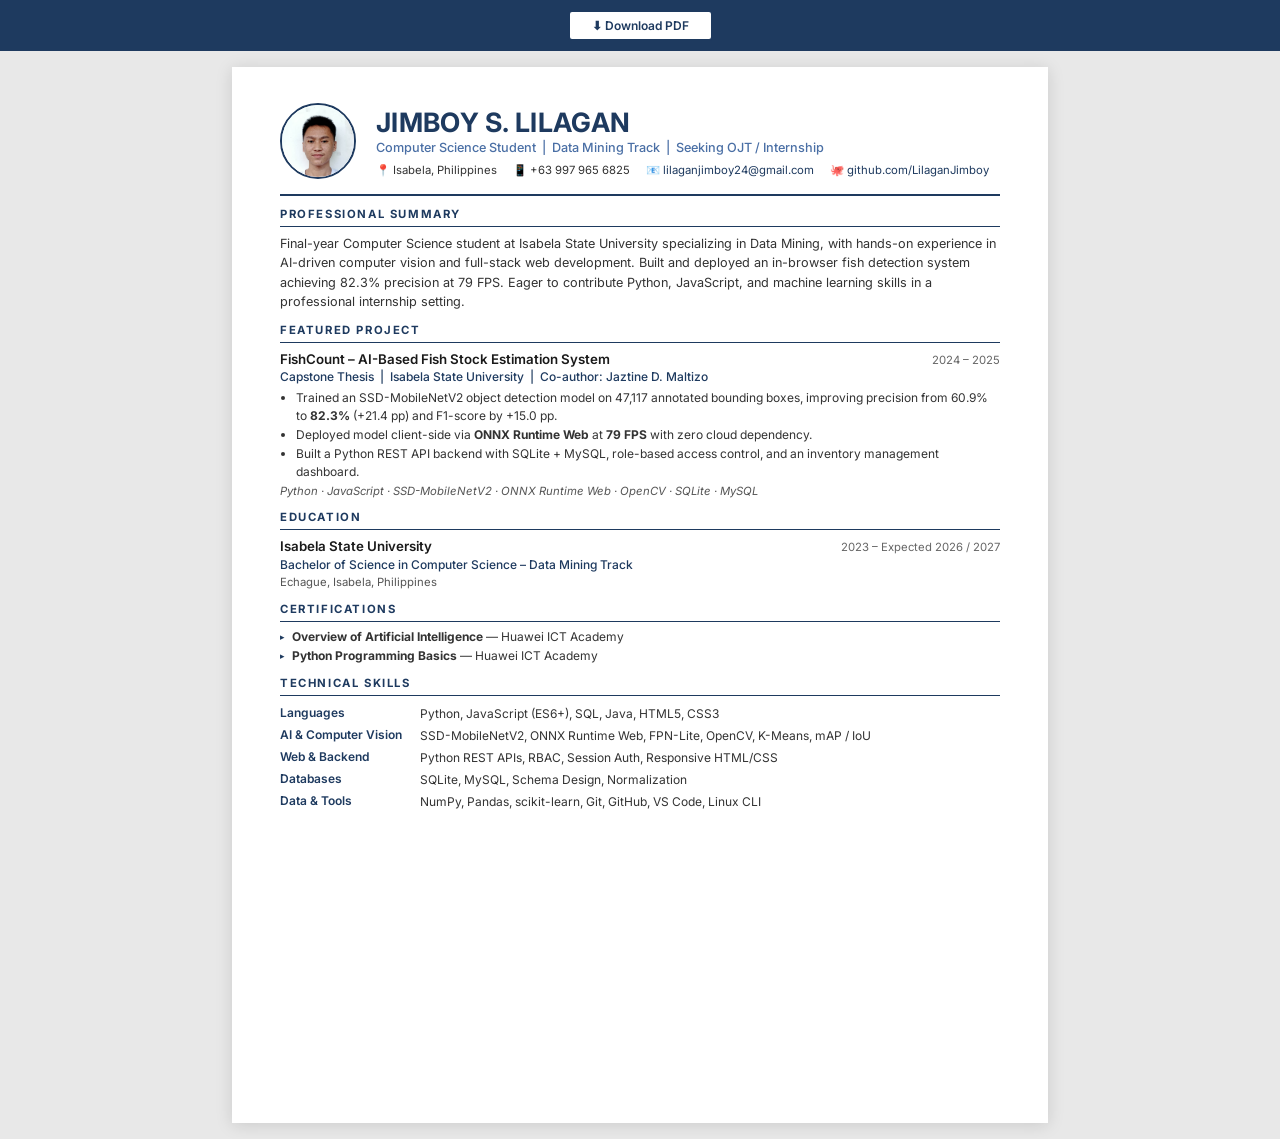
==== resume.html @ 5c50fef9 "Condense resume to single page - shorter thesis bullets, removed lab projects" ====
<!DOCTYPE html>
<html lang="en">
<head>
  <meta charset="UTF-8">
  <meta name="viewport" content="width=device-width, initial-scale=1.0">
  <title>Jimboy S. Lilagan – Resume</title>
  <link rel="preconnect" href="https://fonts.googleapis.com">
  <link rel="preconnect" href="https://fonts.gstatic.com" crossorigin>
  <link href="https://fonts.googleapis.com/css2?family=Inter:wght@300;400;500;600;700&display=swap" rel="stylesheet">
  <style>
    *, *::before, *::after { box-sizing: border-box; margin: 0; padding: 0; }

    body {
      font-family: 'Inter', Arial, sans-serif;
      font-size: 10pt;
      color: #1a1a1a;
      background: #e8e8e8;
      line-height: 1.4;
    }

    /* ── PDF Button ── */
    #pdf-btn {
      display: flex;
      justify-content: center;
      padding: 10px;
      background: #1e3a5f;
      position: sticky;
      top: 0;
      z-index: 100;
    }
    #pdf-btn button {
      background: #fff;
      color: #1e3a5f;
      border: 2px solid #1e3a5f;
      padding: 6px 22px;
      font-family: 'Inter', sans-serif;
      font-size: 12px;
      font-weight: 600;
      border-radius: 4px;
      cursor: pointer;
    }
    #pdf-btn button:hover { background: #1e3a5f; color: #fff; }
    @media print { #pdf-btn { display: none; } }

    /* ── Paper — fixed letter size ── */
    .paper {
      background: #fff;
      width: 816px;
      height: 1056px;
      overflow: hidden;
      margin: 16px auto;
      padding: 36px 48px 32px;
      box-shadow: 0 2px 16px rgba(0,0,0,0.13);
    }

    /* ── Header ── */
    .header {
      display: flex;
      align-items: center;
      gap: 20px;
      margin-bottom: 10px;
      padding-bottom: 10px;
      border-bottom: 2px solid #1e3a5f;
    }
    .header-photo img {
      width: 76px; height: 76px;
      border-radius: 50%;
      object-fit: cover;
      object-position: top;
      border: 2.5px solid #1e3a5f;
      flex-shrink: 0;
    }
    .header-text { flex: 1; }
    .name {
      font-size: 20pt;
      font-weight: 700;
      color: #1e3a5f;
      letter-spacing: 0.3px;
      line-height: 1.1;
    }
    .title {
      font-size: 9.5pt;
      font-weight: 500;
      color: #4a6fa5;
      margin: 2px 0 6px;
    }
    .contact-strip {
      display: flex;
      flex-wrap: wrap;
      column-gap: 16px;
      row-gap: 2px;
      font-size: 8.5pt;
      color: #333;
    }
    .contact-strip a { color: #1e3a5f; text-decoration: none; }

    /* ── Sections ── */
    .section { margin-top: 11px; }
    .section-title {
      font-size: 8.5pt;
      font-weight: 700;
      letter-spacing: 1.6px;
      text-transform: uppercase;
      color: #1e3a5f;
      margin-bottom: 3px;
    }
    .section-divider {
      border: none;
      border-top: 1.5px solid #1e3a5f;
      margin-bottom: 7px;
    }

    /* ── Summary ── */
    .summary-text { font-size: 9.5pt; color: #333; line-height: 1.55; }

    /* ── Entry ── */
    .entry { margin-bottom: 8px; }
    .entry-header {
      display: flex;
      justify-content: space-between;
      align-items: baseline;
    }
    .entry-title { font-weight: 600; font-size: 10pt; color: #1a1a1a; }
    .entry-org { font-size: 9pt; color: #1e3a5f; font-weight: 500; }
    .entry-date { font-size: 8.5pt; color: #666; white-space: nowrap; }
    .entry-bullets { margin-top: 3px; padding-left: 16px; }
    .entry-bullets li { margin-bottom: 1px; font-size: 9pt; color: #333; line-height: 1.5; }
    .entry-tech { font-size: 8.5pt; color: #555; font-style: italic; margin-top: 3px; display: block; }

    /* ── Education ── */
    .edu-row { display: flex; justify-content: space-between; align-items: baseline; }
    .edu-school { font-weight: 600; font-size: 10pt; }
    .edu-date { font-size: 8.5pt; color: #666; }
    .edu-degree { font-size: 9pt; color: #1e3a5f; font-weight: 500; margin-top: 1px; }
    .edu-detail { font-size: 8.5pt; color: #555; margin-top: 1px; }

    /* ── Certifications ── */
    .cert-list { list-style: none; padding: 0; display: flex; flex-direction: column; gap: 3px; }
    .cert-list li { font-size: 9pt; color: #333; padding-left: 12px; position: relative; }
    .cert-list li::before { content: "▸"; position: absolute; left: 0; color: #1e3a5f; font-size: 9px; top: 2px; }

    /* ── Skills ── */
    .skills-table { width: 100%; border-collapse: collapse; }
    .skills-table td { vertical-align: top; padding: 2px 0; font-size: 9pt; }
    .skill-cat { font-weight: 600; color: #1e3a5f; width: 140px; padding-right: 8px; white-space: nowrap; }
    .skill-items { color: #333; line-height: 1.5; }

    @media print {
      body { background: #fff; }
      .paper { box-shadow: none; margin: 0; padding: 28px 40px; width: 100%; height: auto; }
    }
  </style>
</head>
<body>

<div id="pdf-btn">
  <button onclick="exportPDF()">⬇ Download PDF</button>
</div>

<div class="paper">

  <!-- HEADER -->
  <div class="header">
    <div class="header-photo">
      <img src="profile.jpg" alt="Jimboy S. Lilagan">
    </div>
    <div class="header-text">
      <div class="name">JIMBOY S. LILAGAN</div>
      <div class="title">Computer Science Student &nbsp;|&nbsp; Data Mining Track &nbsp;|&nbsp; Seeking OJT / Internship</div>
      <div class="contact-strip">
        <span>📍 Isabela, Philippines</span>
        <span>📱 +63 997 965 6825</span>
        <span>📧 <a href="mailto:lilaganjimboy24@gmail.com">lilaganjimboy24@gmail.com</a></span>
        <span>🐙 <a href="https://github.com/LilaganJimboy" target="_blank">github.com/LilaganJimboy</a></span>
      </div>
    </div>
  </div>

  <!-- SUMMARY -->
  <div class="section">
    <div class="section-title">Professional Summary</div>
    <hr class="section-divider">
    <p class="summary-text">
      Final-year Computer Science student at Isabela State University specializing in Data Mining, with hands-on experience in AI-driven computer vision and full-stack web development. Built and deployed an in-browser fish detection system achieving 82.3% precision at 79 FPS. Eager to contribute Python, JavaScript, and machine learning skills in a professional internship setting.
    </p>
  </div>

  <!-- PROJECTS -->
  <div class="section">
    <div class="section-title">Featured Project</div>
    <hr class="section-divider">
    <div class="entry">
      <div class="entry-header">
        <span class="entry-title">FishCount – AI-Based Fish Stock Estimation System</span>
        <span class="entry-date">2024 – 2025</span>
      </div>
      <div class="entry-org">Capstone Thesis &nbsp;|&nbsp; Isabela State University &nbsp;|&nbsp; Co-author: Jaztine D. Maltizo</div>
      <ul class="entry-bullets">
        <li>Trained an SSD-MobileNetV2 object detection model on 47,117 annotated bounding boxes, improving precision from 60.9% to <strong>82.3%</strong> (+21.4 pp) and F1-score by +15.0 pp.</li>
        <li>Deployed model client-side via <strong>ONNX Runtime Web</strong> at <strong>79 FPS</strong> with zero cloud dependency.</li>
        <li>Built a Python REST API backend with SQLite + MySQL, role-based access control, and an inventory management dashboard.</li>
      </ul>
      <span class="entry-tech">Python · JavaScript · SSD-MobileNetV2 · ONNX Runtime Web · OpenCV · SQLite · MySQL</span>
    </div>
  </div>

  <!-- EDUCATION -->
  <div class="section">
    <div class="section-title">Education</div>
    <hr class="section-divider">
    <div class="entry">
      <div class="edu-row">
        <span class="edu-school">Isabela State University</span>
        <span class="edu-date">2023 – Expected 2026 / 2027</span>
      </div>
      <div class="edu-degree">Bachelor of Science in Computer Science – Data Mining Track</div>
      <div class="edu-detail">Echague, Isabela, Philippines</div>
    </div>
  </div>

  <!-- CERTIFICATIONS -->
  <div class="section">
    <div class="section-title">Certifications</div>
    <hr class="section-divider">
    <ul class="cert-list">
      <li><strong>Overview of Artificial Intelligence</strong> — Huawei ICT Academy</li>
      <li><strong>Python Programming Basics</strong> — Huawei ICT Academy</li>
    </ul>
  </div>

  <!-- SKILLS -->
  <div class="section">
    <div class="section-title">Technical Skills</div>
    <hr class="section-divider">
    <table class="skills-table">
      <tr>
        <td class="skill-cat">Languages</td>
        <td class="skill-items">Python, JavaScript (ES6+), SQL, Java, HTML5, CSS3</td>
      </tr>
      <tr>
        <td class="skill-cat">AI & Computer Vision</td>
        <td class="skill-items">SSD-MobileNetV2, ONNX Runtime Web, FPN-Lite, OpenCV, K-Means, mAP / IoU</td>
      </tr>
      <tr>
        <td class="skill-cat">Web & Backend</td>
        <td class="skill-items">Python REST APIs, RBAC, Session Auth, Responsive HTML/CSS</td>
      </tr>
      <tr>
        <td class="skill-cat">Databases</td>
        <td class="skill-items">SQLite, MySQL, Schema Design, Normalization</td>
      </tr>
      <tr>
        <td class="skill-cat">Data & Tools</td>
        <td class="skill-items">NumPy, Pandas, scikit-learn, Git, GitHub, VS Code, Linux CLI</td>
      </tr>
    </table>
  </div>

</div><!-- /paper -->

<script src="html2pdf.bundle.min.js"></script>
<script>
function exportPDF() {
  var el = document.querySelector('.paper');
  var btn = document.getElementById('pdf-btn');
  btn.style.display = 'none';
  html2pdf().set({
    margin: 0,
    filename: 'Jimboy_Lilagan_Resume.pdf',
    image: { type: 'jpeg', quality: 0.98 },
    html2canvas: { scale: 2, useCORS: true },
    jsPDF: { unit: 'pt', format: 'letter', orientation: 'portrait' }
  }).from(el).save().then(function(){ btn.style.display = 'flex'; });
}
</script>
</body>
</html>
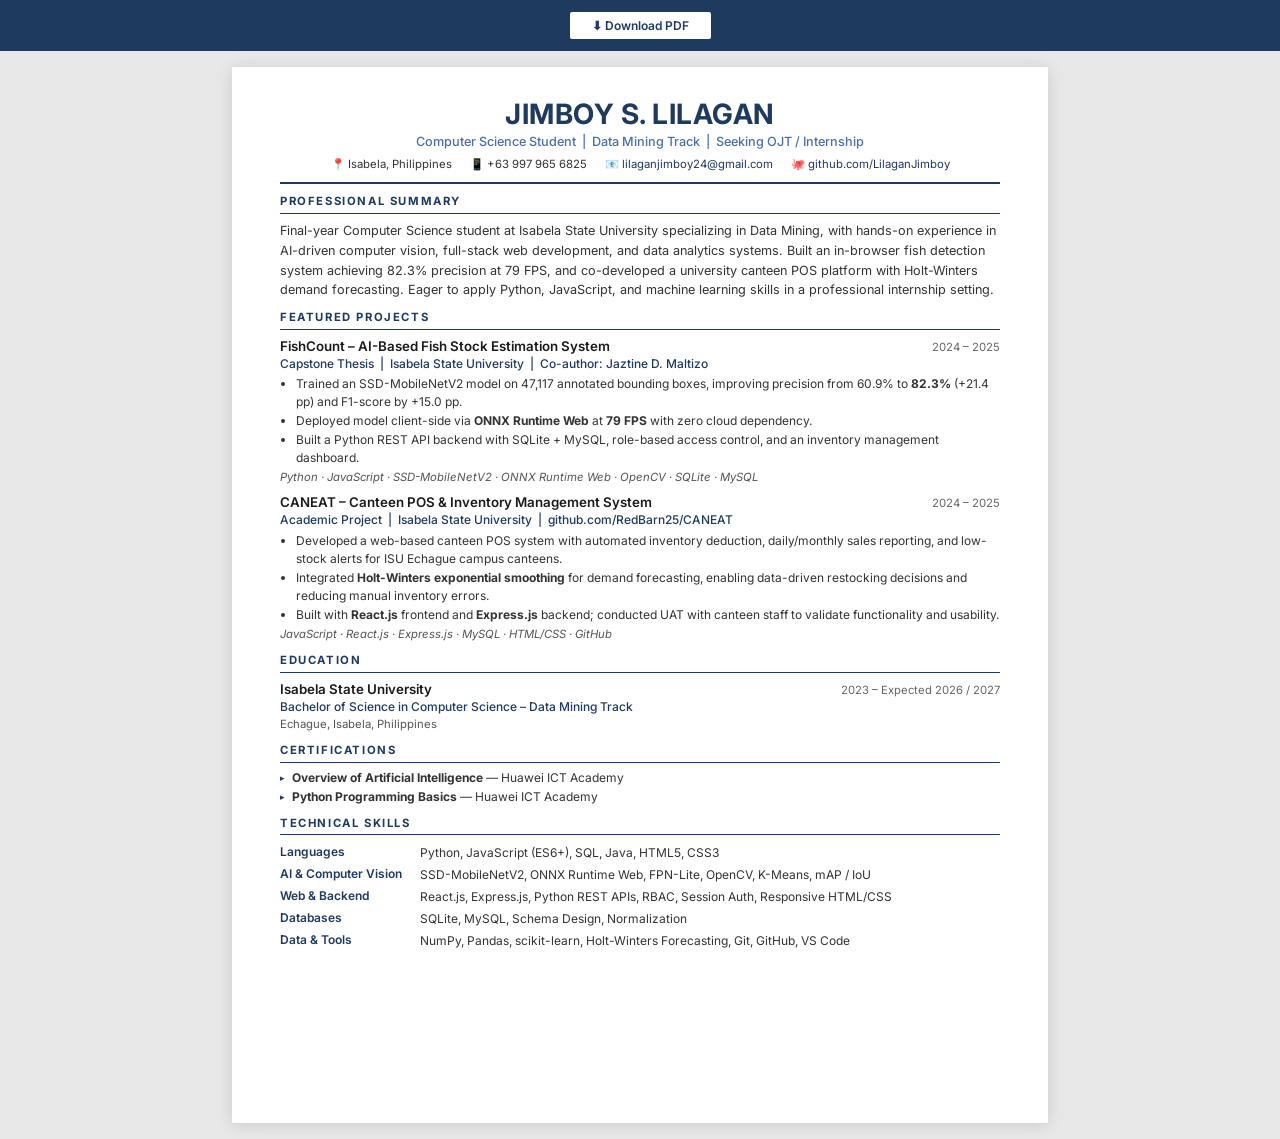
==== commit 96038778: "Add CANEAT project to resume, remove photo, keep single page" ====
--- a/resume.html
+++ b/resume.html
@@ -49,45 +49,35 @@
       height: 1056px;
       overflow: hidden;
       margin: 16px auto;
-      padding: 36px 48px 32px;
+      padding: 32px 48px 28px;
       box-shadow: 0 2px 16px rgba(0,0,0,0.13);
     }
 
     /* ── Header ── */
     .header {
-      display: flex;
-      align-items: center;
-      gap: 20px;
-      margin-bottom: 10px;
+      text-align: center;
       padding-bottom: 10px;
       border-bottom: 2px solid #1e3a5f;
-    }
-    .header-photo img {
-      width: 76px; height: 76px;
-      border-radius: 50%;
-      object-fit: cover;
-      object-position: top;
-      border: 2.5px solid #1e3a5f;
-      flex-shrink: 0;
-    }
-    .header-text { flex: 1; }
+      margin-bottom: 10px;
+    }
     .name {
-      font-size: 20pt;
+      font-size: 21pt;
       font-weight: 700;
       color: #1e3a5f;
-      letter-spacing: 0.3px;
+      letter-spacing: 0.5px;
       line-height: 1.1;
     }
     .title {
       font-size: 9.5pt;
       font-weight: 500;
       color: #4a6fa5;
-      margin: 2px 0 6px;
+      margin: 3px 0 6px;
     }
     .contact-strip {
       display: flex;
+      justify-content: center;
       flex-wrap: wrap;
-      column-gap: 16px;
+      column-gap: 18px;
       row-gap: 2px;
       font-size: 8.5pt;
       color: #333;
@@ -95,7 +85,7 @@
     .contact-strip a { color: #1e3a5f; text-decoration: none; }
 
     /* ── Sections ── */
-    .section { margin-top: 11px; }
+    .section { margin-top: 10px; }
     .section-title {
       font-size: 8.5pt;
       font-weight: 700;
@@ -114,7 +104,7 @@
     .summary-text { font-size: 9.5pt; color: #333; line-height: 1.55; }
 
     /* ── Entry ── */
-    .entry { margin-bottom: 8px; }
+    .entry { margin-bottom: 7px; }
     .entry-header {
       display: flex;
       justify-content: space-between;
@@ -135,7 +125,7 @@
     .edu-detail { font-size: 8.5pt; color: #555; margin-top: 1px; }
 
     /* ── Certifications ── */
-    .cert-list { list-style: none; padding: 0; display: flex; flex-direction: column; gap: 3px; }
+    .cert-list { list-style: none; padding: 0; display: flex; flex-direction: column; gap: 2px; }
     .cert-list li { font-size: 9pt; color: #333; padding-left: 12px; position: relative; }
     .cert-list li::before { content: "▸"; position: absolute; left: 0; color: #1e3a5f; font-size: 9px; top: 2px; }
 
@@ -161,18 +151,13 @@
 
   <!-- HEADER -->
   <div class="header">
-    <div class="header-photo">
-      <img src="profile.jpg" alt="Jimboy S. Lilagan">
-    </div>
-    <div class="header-text">
-      <div class="name">JIMBOY S. LILAGAN</div>
-      <div class="title">Computer Science Student &nbsp;|&nbsp; Data Mining Track &nbsp;|&nbsp; Seeking OJT / Internship</div>
-      <div class="contact-strip">
-        <span>📍 Isabela, Philippines</span>
-        <span>📱 +63 997 965 6825</span>
-        <span>📧 <a href="mailto:lilaganjimboy24@gmail.com">lilaganjimboy24@gmail.com</a></span>
-        <span>🐙 <a href="https://github.com/LilaganJimboy" target="_blank">github.com/LilaganJimboy</a></span>
-      </div>
+    <div class="name">JIMBOY S. LILAGAN</div>
+    <div class="title">Computer Science Student &nbsp;|&nbsp; Data Mining Track &nbsp;|&nbsp; Seeking OJT / Internship</div>
+    <div class="contact-strip">
+      <span>📍 Isabela, Philippines</span>
+      <span>📱 +63 997 965 6825</span>
+      <span>📧 <a href="mailto:lilaganjimboy24@gmail.com">lilaganjimboy24@gmail.com</a></span>
+      <span>🐙 <a href="https://github.com/LilaganJimboy" target="_blank">github.com/LilaganJimboy</a></span>
     </div>
   </div>
 
@@ -181,14 +166,15 @@
     <div class="section-title">Professional Summary</div>
     <hr class="section-divider">
     <p class="summary-text">
-      Final-year Computer Science student at Isabela State University specializing in Data Mining, with hands-on experience in AI-driven computer vision and full-stack web development. Built and deployed an in-browser fish detection system achieving 82.3% precision at 79 FPS. Eager to contribute Python, JavaScript, and machine learning skills in a professional internship setting.
+      Final-year Computer Science student at Isabela State University specializing in Data Mining, with hands-on experience in AI-driven computer vision, full-stack web development, and data analytics systems. Built an in-browser fish detection system achieving 82.3% precision at 79 FPS, and co-developed a university canteen POS platform with Holt-Winters demand forecasting. Eager to apply Python, JavaScript, and machine learning skills in a professional internship setting.
     </p>
   </div>
 
   <!-- PROJECTS -->
   <div class="section">
-    <div class="section-title">Featured Project</div>
-    <hr class="section-divider">
+    <div class="section-title">Featured Projects</div>
+    <hr class="section-divider">
+
     <div class="entry">
       <div class="entry-header">
         <span class="entry-title">FishCount – AI-Based Fish Stock Estimation System</span>
@@ -196,11 +182,25 @@
       </div>
       <div class="entry-org">Capstone Thesis &nbsp;|&nbsp; Isabela State University &nbsp;|&nbsp; Co-author: Jaztine D. Maltizo</div>
       <ul class="entry-bullets">
-        <li>Trained an SSD-MobileNetV2 object detection model on 47,117 annotated bounding boxes, improving precision from 60.9% to <strong>82.3%</strong> (+21.4 pp) and F1-score by +15.0 pp.</li>
+        <li>Trained an SSD-MobileNetV2 model on 47,117 annotated bounding boxes, improving precision from 60.9% to <strong>82.3%</strong> (+21.4 pp) and F1-score by +15.0 pp.</li>
         <li>Deployed model client-side via <strong>ONNX Runtime Web</strong> at <strong>79 FPS</strong> with zero cloud dependency.</li>
         <li>Built a Python REST API backend with SQLite + MySQL, role-based access control, and an inventory management dashboard.</li>
       </ul>
       <span class="entry-tech">Python · JavaScript · SSD-MobileNetV2 · ONNX Runtime Web · OpenCV · SQLite · MySQL</span>
+    </div>
+
+    <div class="entry">
+      <div class="entry-header">
+        <span class="entry-title">CANEAT – Canteen POS &amp; Inventory Management System</span>
+        <span class="entry-date">2024 – 2025</span>
+      </div>
+      <div class="entry-org">Academic Project &nbsp;|&nbsp; Isabela State University &nbsp;|&nbsp; github.com/RedBarn25/CANEAT</div>
+      <ul class="entry-bullets">
+        <li>Developed a web-based canteen POS system with automated inventory deduction, daily/monthly sales reporting, and low-stock alerts for ISU Echague campus canteens.</li>
+        <li>Integrated <strong>Holt-Winters exponential smoothing</strong> for demand forecasting, enabling data-driven restocking decisions and reducing manual inventory errors.</li>
+        <li>Built with <strong>React.js</strong> frontend and <strong>Express.js</strong> backend; conducted UAT with canteen staff to validate functionality and usability.</li>
+      </ul>
+      <span class="entry-tech">JavaScript · React.js · Express.js · MySQL · HTML/CSS · GitHub</span>
     </div>
   </div>
 
@@ -238,20 +238,20 @@
         <td class="skill-items">Python, JavaScript (ES6+), SQL, Java, HTML5, CSS3</td>
       </tr>
       <tr>
-        <td class="skill-cat">AI & Computer Vision</td>
+        <td class="skill-cat">AI &amp; Computer Vision</td>
         <td class="skill-items">SSD-MobileNetV2, ONNX Runtime Web, FPN-Lite, OpenCV, K-Means, mAP / IoU</td>
       </tr>
       <tr>
-        <td class="skill-cat">Web & Backend</td>
-        <td class="skill-items">Python REST APIs, RBAC, Session Auth, Responsive HTML/CSS</td>
+        <td class="skill-cat">Web &amp; Backend</td>
+        <td class="skill-items">React.js, Express.js, Python REST APIs, RBAC, Session Auth, Responsive HTML/CSS</td>
       </tr>
       <tr>
         <td class="skill-cat">Databases</td>
         <td class="skill-items">SQLite, MySQL, Schema Design, Normalization</td>
       </tr>
       <tr>
-        <td class="skill-cat">Data & Tools</td>
-        <td class="skill-items">NumPy, Pandas, scikit-learn, Git, GitHub, VS Code, Linux CLI</td>
+        <td class="skill-cat">Data &amp; Tools</td>
+        <td class="skill-items">NumPy, Pandas, scikit-learn, Holt-Winters Forecasting, Git, GitHub, VS Code</td>
       </tr>
     </table>
   </div>
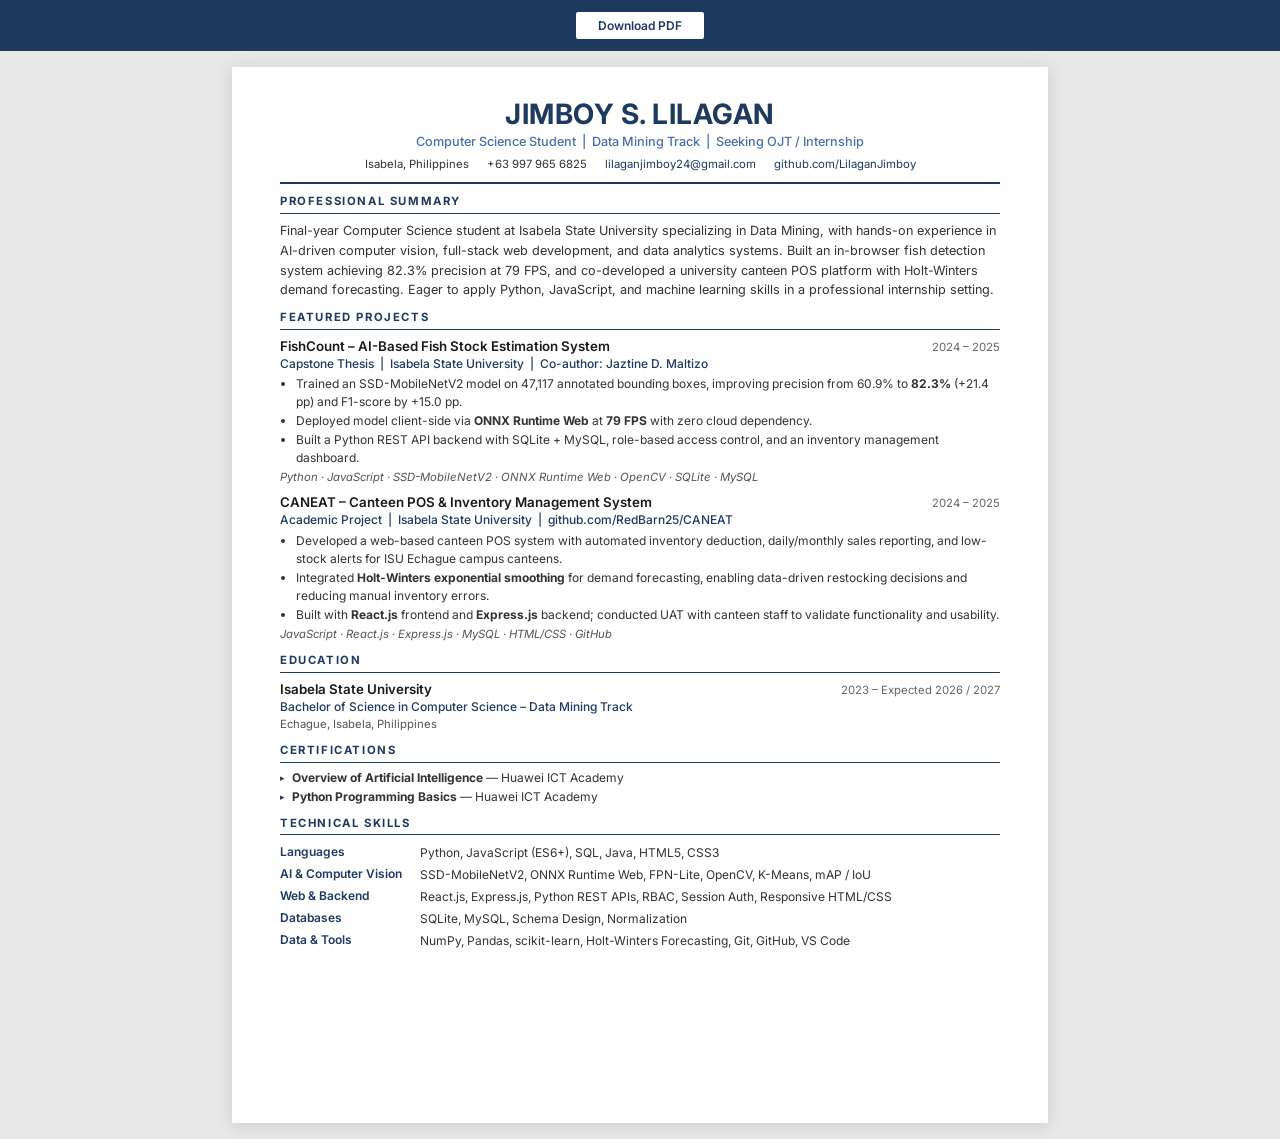
==== commit 9df4b416: "Remove emoji from portfolio and resume for cleaner ATS-friendly output" ====
--- a/resume.html
+++ b/resume.html
@@ -144,7 +144,7 @@
 <body>
 
 <div id="pdf-btn">
-  <button onclick="exportPDF()">⬇ Download PDF</button>
+  <button onclick="exportPDF()">Download PDF</button>
 </div>
 
 <div class="paper">
@@ -154,10 +154,10 @@
     <div class="name">JIMBOY S. LILAGAN</div>
     <div class="title">Computer Science Student &nbsp;|&nbsp; Data Mining Track &nbsp;|&nbsp; Seeking OJT / Internship</div>
     <div class="contact-strip">
-      <span>📍 Isabela, Philippines</span>
-      <span>📱 +63 997 965 6825</span>
-      <span>📧 <a href="mailto:lilaganjimboy24@gmail.com">lilaganjimboy24@gmail.com</a></span>
-      <span>🐙 <a href="https://github.com/LilaganJimboy" target="_blank">github.com/LilaganJimboy</a></span>
+      <span>Isabela, Philippines</span>
+      <span>+63 997 965 6825</span>
+      <span><a href="mailto:lilaganjimboy24@gmail.com">lilaganjimboy24@gmail.com</a></span>
+      <span><a href="https://github.com/LilaganJimboy" target="_blank">github.com/LilaganJimboy</a></span>
     </div>
   </div>
 
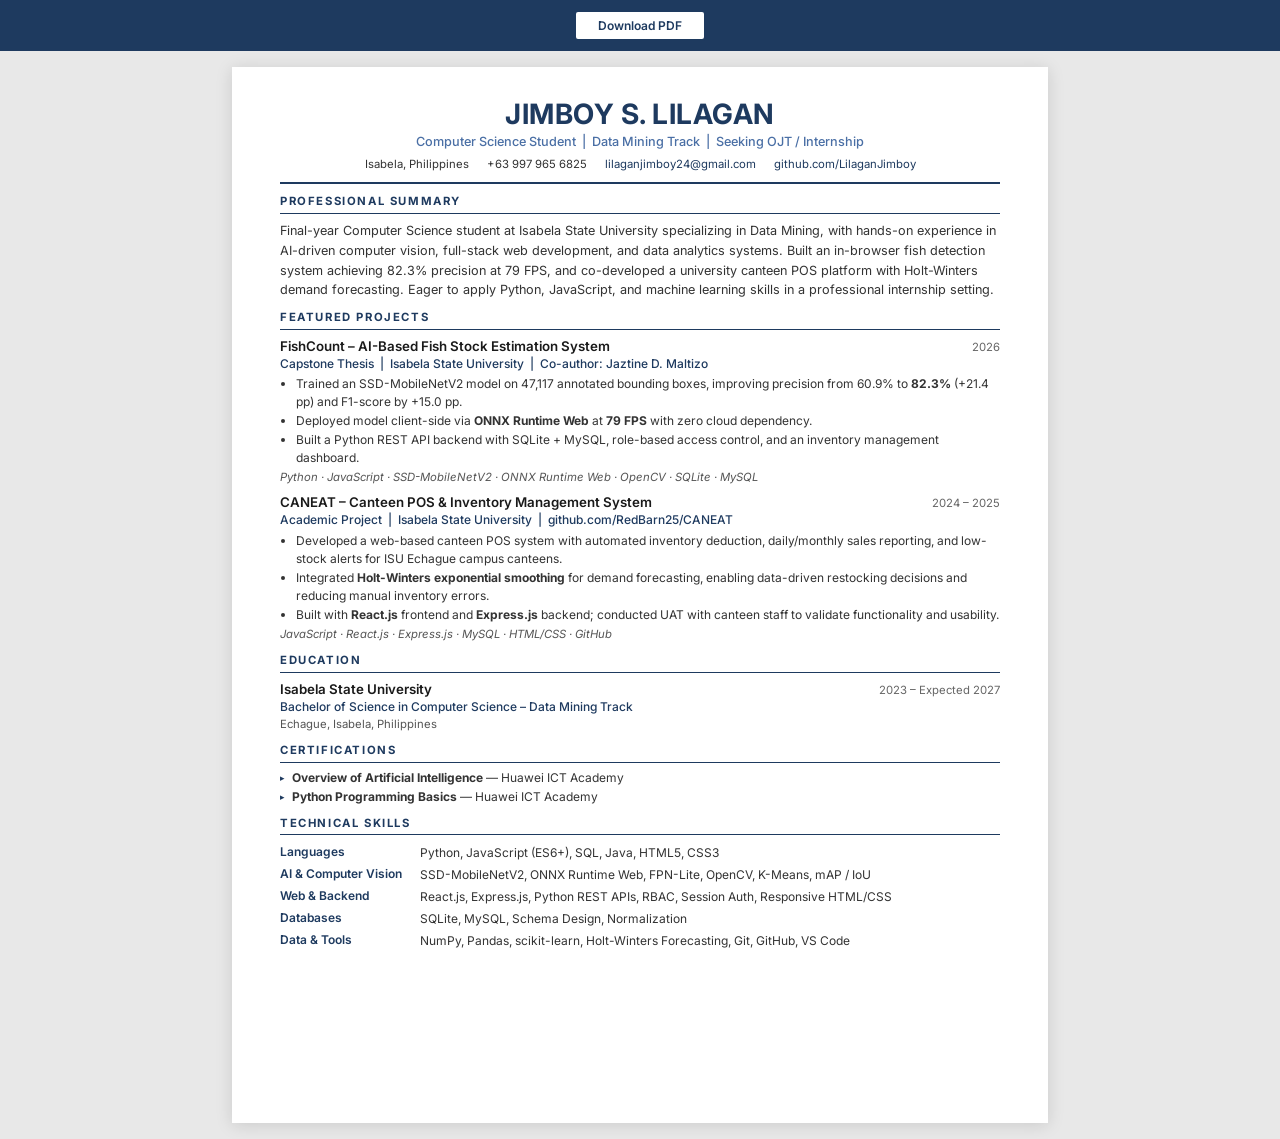
==== commit 24465c08: "Update graduation year to 2027 and FishCount project year to 2026" ====
--- a/resume.html
+++ b/resume.html
@@ -178,7 +178,7 @@
     <div class="entry">
       <div class="entry-header">
         <span class="entry-title">FishCount – AI-Based Fish Stock Estimation System</span>
-        <span class="entry-date">2024 – 2025</span>
+        <span class="entry-date">2026</span>
       </div>
       <div class="entry-org">Capstone Thesis &nbsp;|&nbsp; Isabela State University &nbsp;|&nbsp; Co-author: Jaztine D. Maltizo</div>
       <ul class="entry-bullets">
@@ -211,7 +211,7 @@
     <div class="entry">
       <div class="edu-row">
         <span class="edu-school">Isabela State University</span>
-        <span class="edu-date">2023 – Expected 2026 / 2027</span>
+        <span class="edu-date">2023 – Expected 2027</span>
       </div>
       <div class="edu-degree">Bachelor of Science in Computer Science – Data Mining Track</div>
       <div class="edu-detail">Echague, Isabela, Philippines</div>
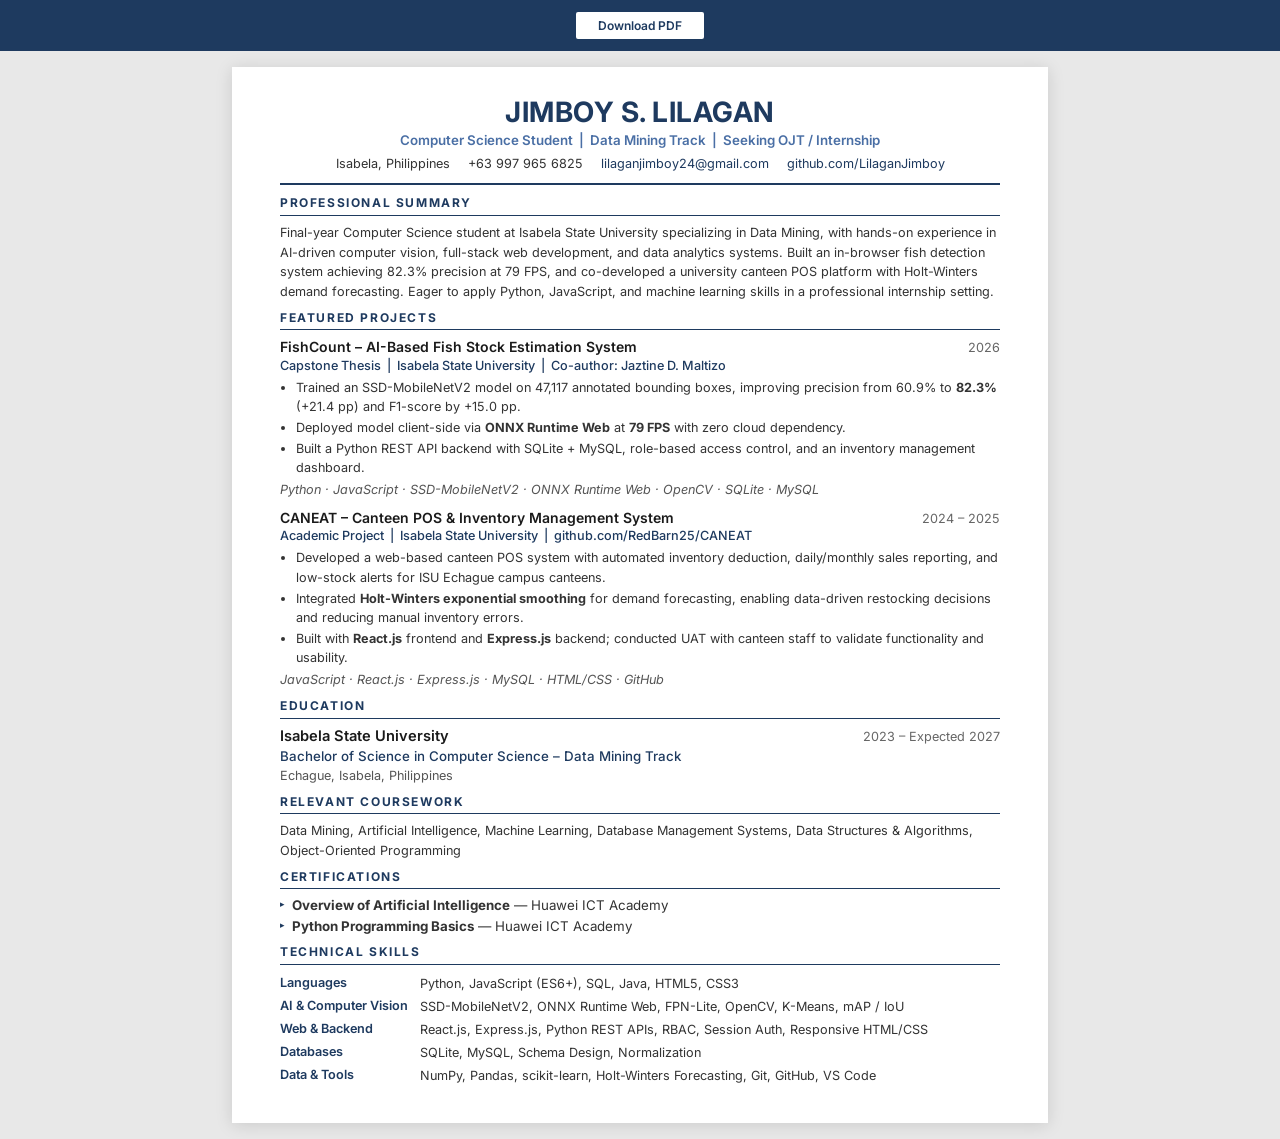
==== commit d83ac532: "Fill resume page: scale typography up and add relevant coursework section" ====
--- a/resume.html
+++ b/resume.html
@@ -49,7 +49,7 @@
       height: 1056px;
       overflow: hidden;
       margin: 16px auto;
-      padding: 32px 48px 28px;
+      padding: 30px 48px 26px;
       box-shadow: 0 2px 16px rgba(0,0,0,0.13);
     }
 
@@ -68,8 +68,8 @@
       line-height: 1.1;
     }
     .title {
-      font-size: 9.5pt;
-      font-weight: 500;
+      font-size: 10pt;
+      font-weight: 600;
       color: #4a6fa5;
       margin: 3px 0 6px;
     }
@@ -78,16 +78,16 @@
       justify-content: center;
       flex-wrap: wrap;
       column-gap: 18px;
-      row-gap: 2px;
-      font-size: 8.5pt;
+      row-gap: 3px;
+      font-size: 9.5pt;
       color: #333;
     }
     .contact-strip a { color: #1e3a5f; text-decoration: none; }
 
     /* ── Sections ── */
-    .section { margin-top: 10px; }
+    .section { margin-top: 8px; }
     .section-title {
-      font-size: 8.5pt;
+      font-size: 9pt;
       font-weight: 700;
       letter-spacing: 1.6px;
       text-transform: uppercase;
@@ -104,40 +104,41 @@
     .summary-text { font-size: 9.5pt; color: #333; line-height: 1.55; }
 
     /* ── Entry ── */
-    .entry { margin-bottom: 7px; }
+    .entry { margin-bottom: 9px; }
     .entry-header {
       display: flex;
       justify-content: space-between;
       align-items: baseline;
     }
-    .entry-title { font-weight: 600; font-size: 10pt; color: #1a1a1a; }
-    .entry-org { font-size: 9pt; color: #1e3a5f; font-weight: 500; }
-    .entry-date { font-size: 8.5pt; color: #666; white-space: nowrap; }
+    .entry-title { font-weight: 600; font-size: 10.5pt; color: #1a1a1a; }
+    .entry-org { font-size: 9.5pt; color: #1e3a5f; font-weight: 500; }
+    .entry-date { font-size: 9.5pt; color: #666; white-space: nowrap; }
     .entry-bullets { margin-top: 3px; padding-left: 16px; }
-    .entry-bullets li { margin-bottom: 1px; font-size: 9pt; color: #333; line-height: 1.5; }
-    .entry-tech { font-size: 8.5pt; color: #555; font-style: italic; margin-top: 3px; display: block; }
+    .entry-bullets li { margin-bottom: 1px; font-size: 9.5pt; color: #333; line-height: 1.55; }
+    .entry-tech { font-size: 9.5pt; color: #555; font-style: italic; margin-top: 3px; display: block; }
 
     /* ── Education ── */
     .edu-row { display: flex; justify-content: space-between; align-items: baseline; }
-    .edu-school { font-weight: 600; font-size: 10pt; }
-    .edu-date { font-size: 8.5pt; color: #666; }
-    .edu-degree { font-size: 9pt; color: #1e3a5f; font-weight: 500; margin-top: 1px; }
-    .edu-detail { font-size: 8.5pt; color: #555; margin-top: 1px; }
+    .edu-school { font-weight: 600; font-size: 11pt; }
+    .edu-date { font-size: 9.5pt; color: #666; }
+    .edu-degree { font-size: 10pt; color: #1e3a5f; font-weight: 500; margin-top: 1px; }
+    .edu-detail { font-size: 9.5pt; color: #555; margin-top: 1px; }
 
     /* ── Certifications ── */
     .cert-list { list-style: none; padding: 0; display: flex; flex-direction: column; gap: 2px; }
-    .cert-list li { font-size: 9pt; color: #333; padding-left: 12px; position: relative; }
+    .cert-list li { font-size: 10pt; color: #333; padding-left: 12px; position: relative; }
     .cert-list li::before { content: "▸"; position: absolute; left: 0; color: #1e3a5f; font-size: 9px; top: 2px; }
 
     /* ── Skills ── */
     .skills-table { width: 100%; border-collapse: collapse; }
-    .skills-table td { vertical-align: top; padding: 2px 0; font-size: 9pt; }
+    .skills-table td { vertical-align: top; padding: 2px 0; font-size: 9.5pt; }
     .skill-cat { font-weight: 600; color: #1e3a5f; width: 140px; padding-right: 8px; white-space: nowrap; }
     .skill-items { color: #333; line-height: 1.5; }
 
     @media print {
+      @page { size: letter; margin: 0; }
       body { background: #fff; }
-      .paper { box-shadow: none; margin: 0; padding: 28px 40px; width: 100%; height: auto; }
+      .paper { box-shadow: none; margin: 0; padding: 30px 48px 26px; width: 816px; height: 1056px; overflow: hidden; }
     }
   </style>
 </head>
@@ -216,6 +217,13 @@
       <div class="edu-degree">Bachelor of Science in Computer Science – Data Mining Track</div>
       <div class="edu-detail">Echague, Isabela, Philippines</div>
     </div>
+  </div>
+
+  <!-- COURSEWORK -->
+  <div class="section">
+    <div class="section-title">Relevant Coursework</div>
+    <hr class="section-divider">
+    <p class="summary-text">Data Mining, Artificial Intelligence, Machine Learning, Database Management Systems, Data Structures &amp; Algorithms, Object-Oriented Programming</p>
   </div>
 
   <!-- CERTIFICATIONS -->
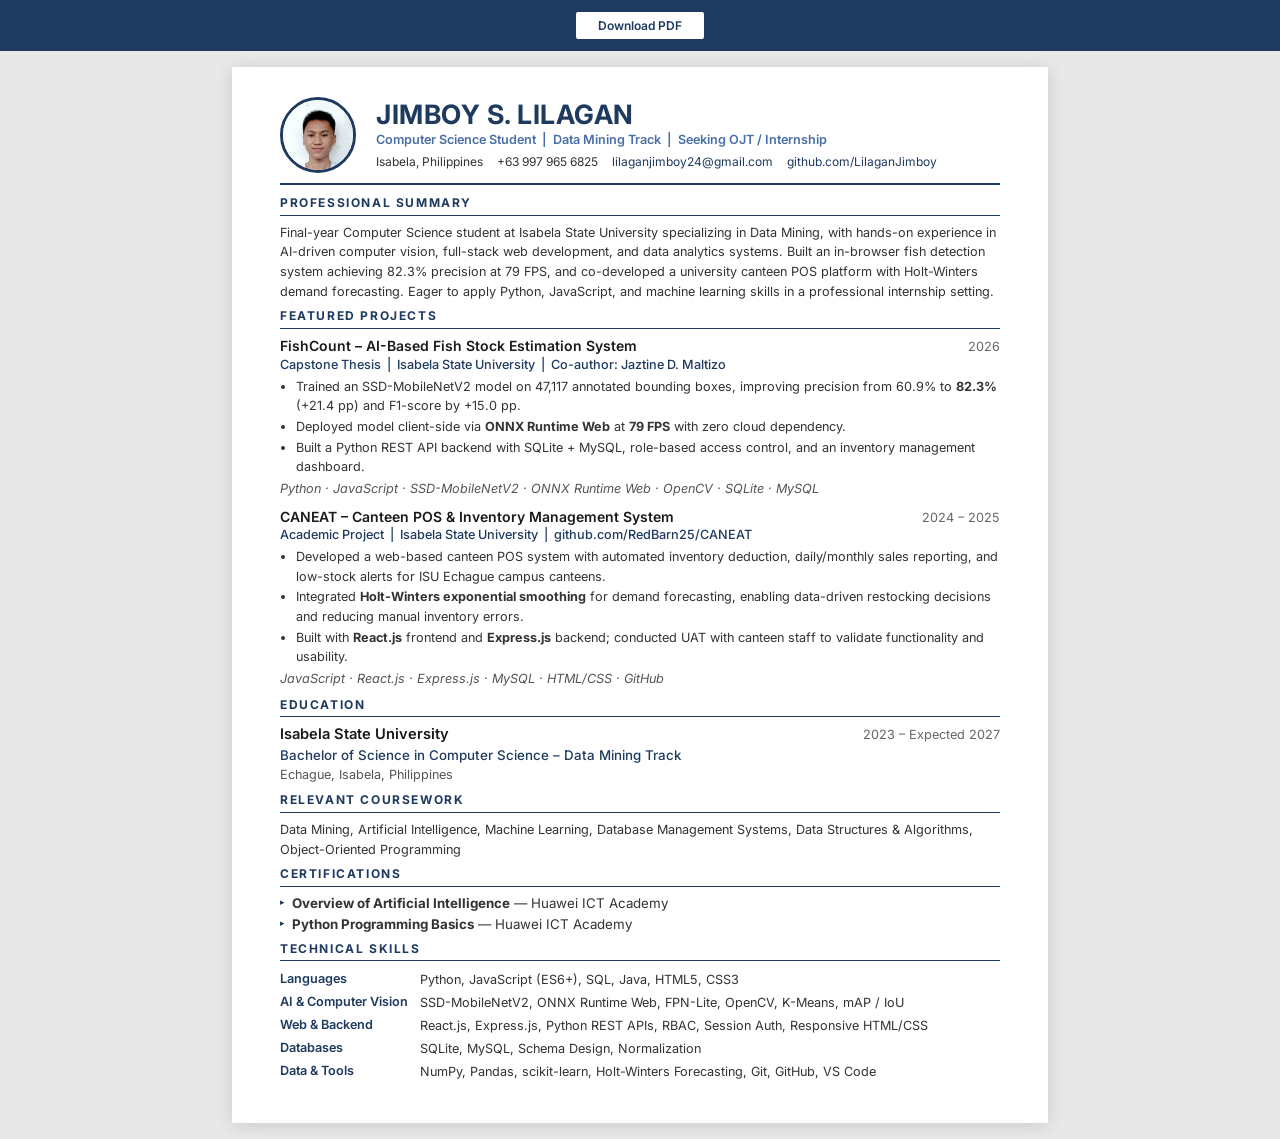
==== commit 80381220: "Add profile photo to resume header" ====
--- a/resume.html
+++ b/resume.html
@@ -55,37 +55,49 @@
 
     /* ── Header ── */
     .header {
-      text-align: center;
+      display: flex;
+      align-items: center;
+      gap: 20px;
       padding-bottom: 10px;
       border-bottom: 2px solid #1e3a5f;
       margin-bottom: 10px;
     }
+    .photo {
+      width: 76px;
+      height: 76px;
+      border-radius: 50%;
+      object-fit: cover;
+      object-position: center top;
+      border: 3px solid #1e3a5f;
+      flex-shrink: 0;
+    }
+    .header-text { flex: 1; min-width: 0; }
     .name {
-      font-size: 21pt;
+      font-size: 20pt;
       font-weight: 700;
       color: #1e3a5f;
       letter-spacing: 0.5px;
       line-height: 1.1;
     }
     .title {
-      font-size: 10pt;
+      font-size: 9.5pt;
       font-weight: 600;
       color: #4a6fa5;
-      margin: 3px 0 6px;
+      margin: 2px 0 5px;
     }
     .contact-strip {
       display: flex;
-      justify-content: center;
+      justify-content: flex-start;
       flex-wrap: wrap;
-      column-gap: 18px;
-      row-gap: 3px;
-      font-size: 9.5pt;
+      column-gap: 14px;
+      row-gap: 2px;
+      font-size: 9pt;
       color: #333;
     }
     .contact-strip a { color: #1e3a5f; text-decoration: none; }
 
     /* ── Sections ── */
-    .section { margin-top: 8px; }
+    .section { margin-top: 7px; }
     .section-title {
       font-size: 9pt;
       font-weight: 700;
@@ -152,13 +164,16 @@
 
   <!-- HEADER -->
   <div class="header">
-    <div class="name">JIMBOY S. LILAGAN</div>
-    <div class="title">Computer Science Student &nbsp;|&nbsp; Data Mining Track &nbsp;|&nbsp; Seeking OJT / Internship</div>
-    <div class="contact-strip">
-      <span>Isabela, Philippines</span>
-      <span>+63 997 965 6825</span>
-      <span><a href="mailto:lilaganjimboy24@gmail.com">lilaganjimboy24@gmail.com</a></span>
-      <span><a href="https://github.com/LilaganJimboy" target="_blank">github.com/LilaganJimboy</a></span>
+    <img class="photo" src="profile.jpg" alt="Jimboy S. Lilagan">
+    <div class="header-text">
+      <div class="name">JIMBOY S. LILAGAN</div>
+      <div class="title">Computer Science Student &nbsp;|&nbsp; Data Mining Track &nbsp;|&nbsp; Seeking OJT / Internship</div>
+      <div class="contact-strip">
+        <span>Isabela, Philippines</span>
+        <span>+63 997 965 6825</span>
+        <span><a href="mailto:lilaganjimboy24@gmail.com">lilaganjimboy24@gmail.com</a></span>
+        <span><a href="https://github.com/LilaganJimboy" target="_blank">github.com/LilaganJimboy</a></span>
+      </div>
     </div>
   </div>
 
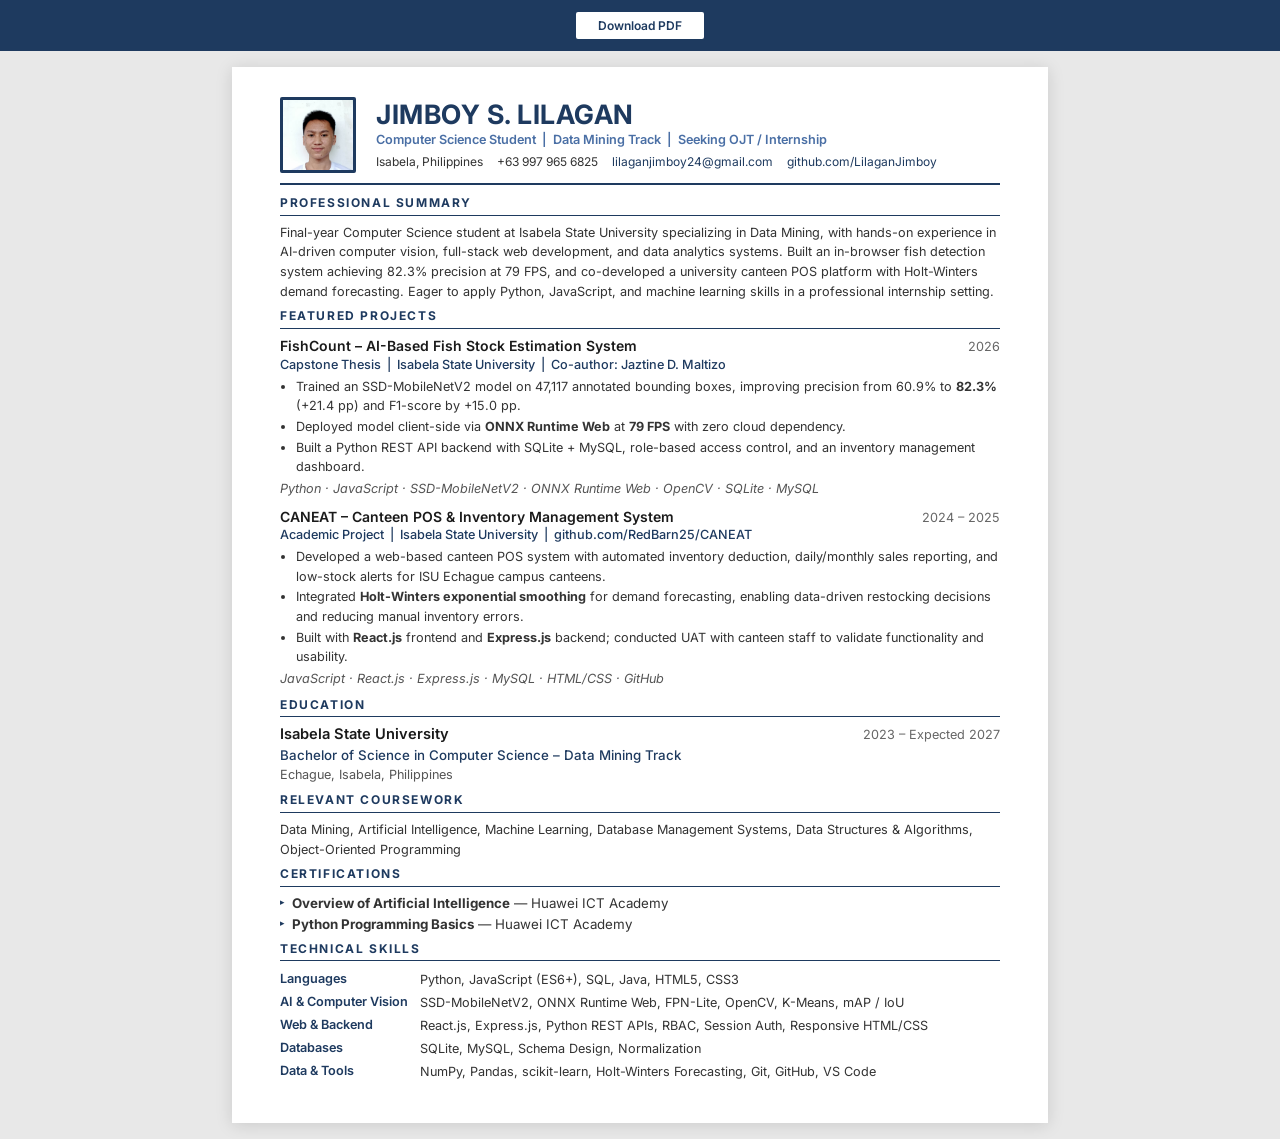
==== commit 40d0657b: "Use square profile photo in resume header" ====
--- a/resume.html
+++ b/resume.html
@@ -65,7 +65,7 @@
     .photo {
       width: 76px;
       height: 76px;
-      border-radius: 50%;
+      border-radius: 2px;
       object-fit: cover;
       object-position: center top;
       border: 3px solid #1e3a5f;
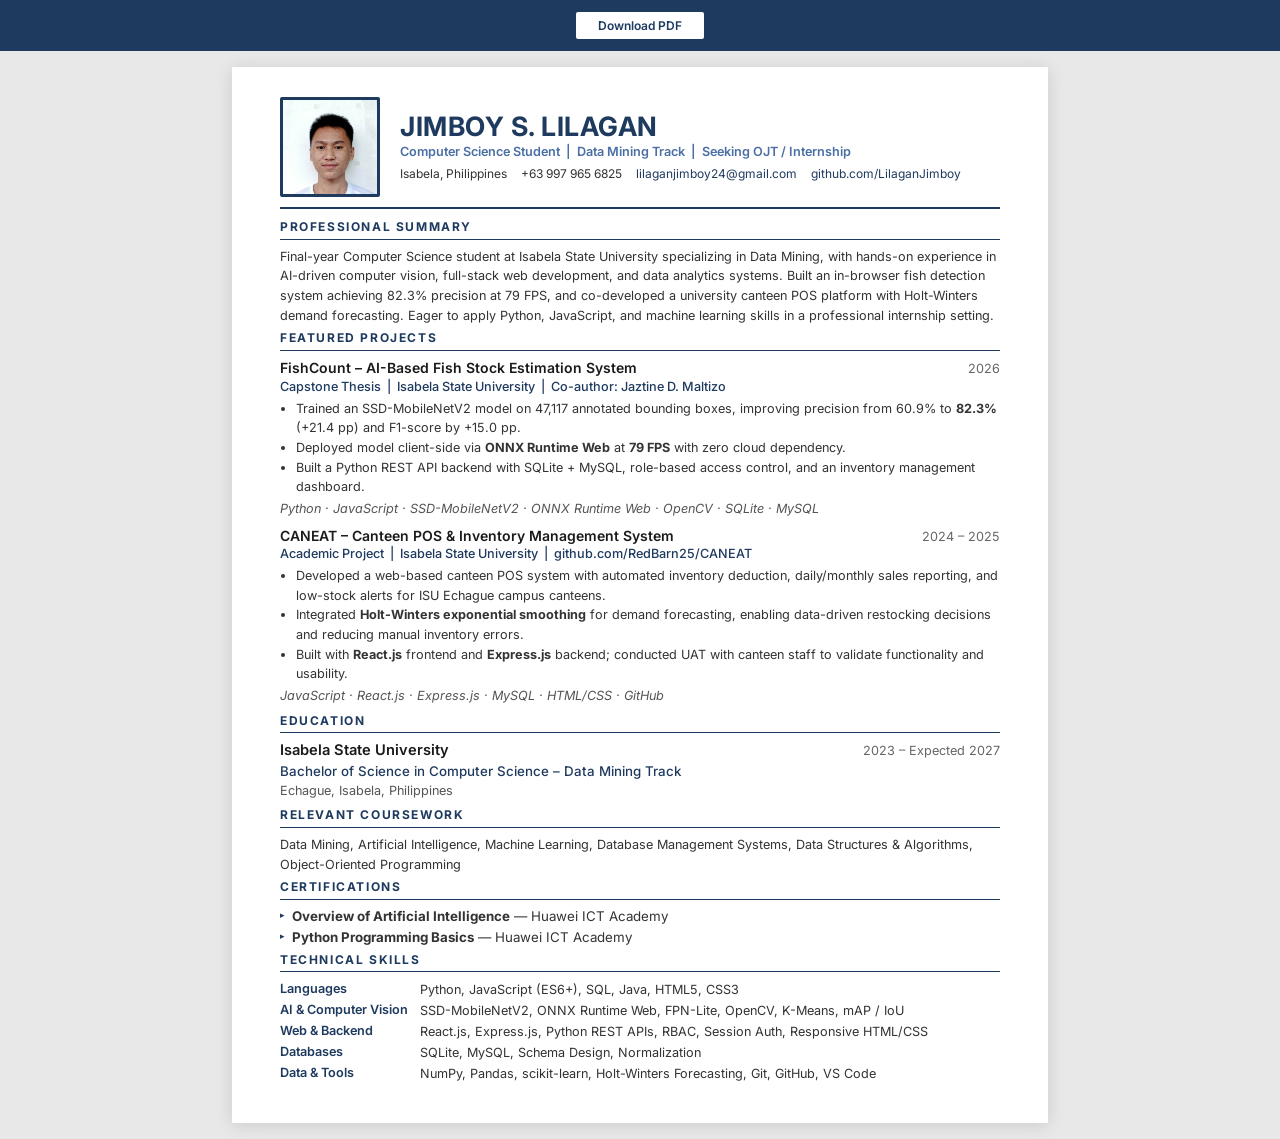
==== commit fb84eda4: "Enlarge profile photo and tighten spacing to keep one page" ====
--- a/resume.html
+++ b/resume.html
@@ -63,8 +63,8 @@
       margin-bottom: 10px;
     }
     .photo {
-      width: 76px;
-      height: 76px;
+      width: 100px;
+      height: 100px;
       border-radius: 2px;
       object-fit: cover;
       object-position: center top;
@@ -97,7 +97,7 @@
     .contact-strip a { color: #1e3a5f; text-decoration: none; }
 
     /* ── Sections ── */
-    .section { margin-top: 7px; }
+    .section { margin-top: 5px; }
     .section-title {
       font-size: 9pt;
       font-weight: 700;
@@ -116,7 +116,7 @@
     .summary-text { font-size: 9.5pt; color: #333; line-height: 1.55; }
 
     /* ── Entry ── */
-    .entry { margin-bottom: 9px; }
+    .entry { margin-bottom: 8px; }
     .entry-header {
       display: flex;
       justify-content: space-between;
@@ -126,7 +126,7 @@
     .entry-org { font-size: 9.5pt; color: #1e3a5f; font-weight: 500; }
     .entry-date { font-size: 9.5pt; color: #666; white-space: nowrap; }
     .entry-bullets { margin-top: 3px; padding-left: 16px; }
-    .entry-bullets li { margin-bottom: 1px; font-size: 9.5pt; color: #333; line-height: 1.55; }
+    .entry-bullets li { margin-bottom: 0; font-size: 9.5pt; color: #333; line-height: 1.55; }
     .entry-tech { font-size: 9.5pt; color: #555; font-style: italic; margin-top: 3px; display: block; }
 
     /* ── Education ── */
@@ -143,7 +143,7 @@
 
     /* ── Skills ── */
     .skills-table { width: 100%; border-collapse: collapse; }
-    .skills-table td { vertical-align: top; padding: 2px 0; font-size: 9.5pt; }
+    .skills-table td { vertical-align: top; padding: 1px 0; font-size: 9.5pt; }
     .skill-cat { font-weight: 600; color: #1e3a5f; width: 140px; padding-right: 8px; white-space: nowrap; }
     .skill-items { color: #333; line-height: 1.5; }
 
